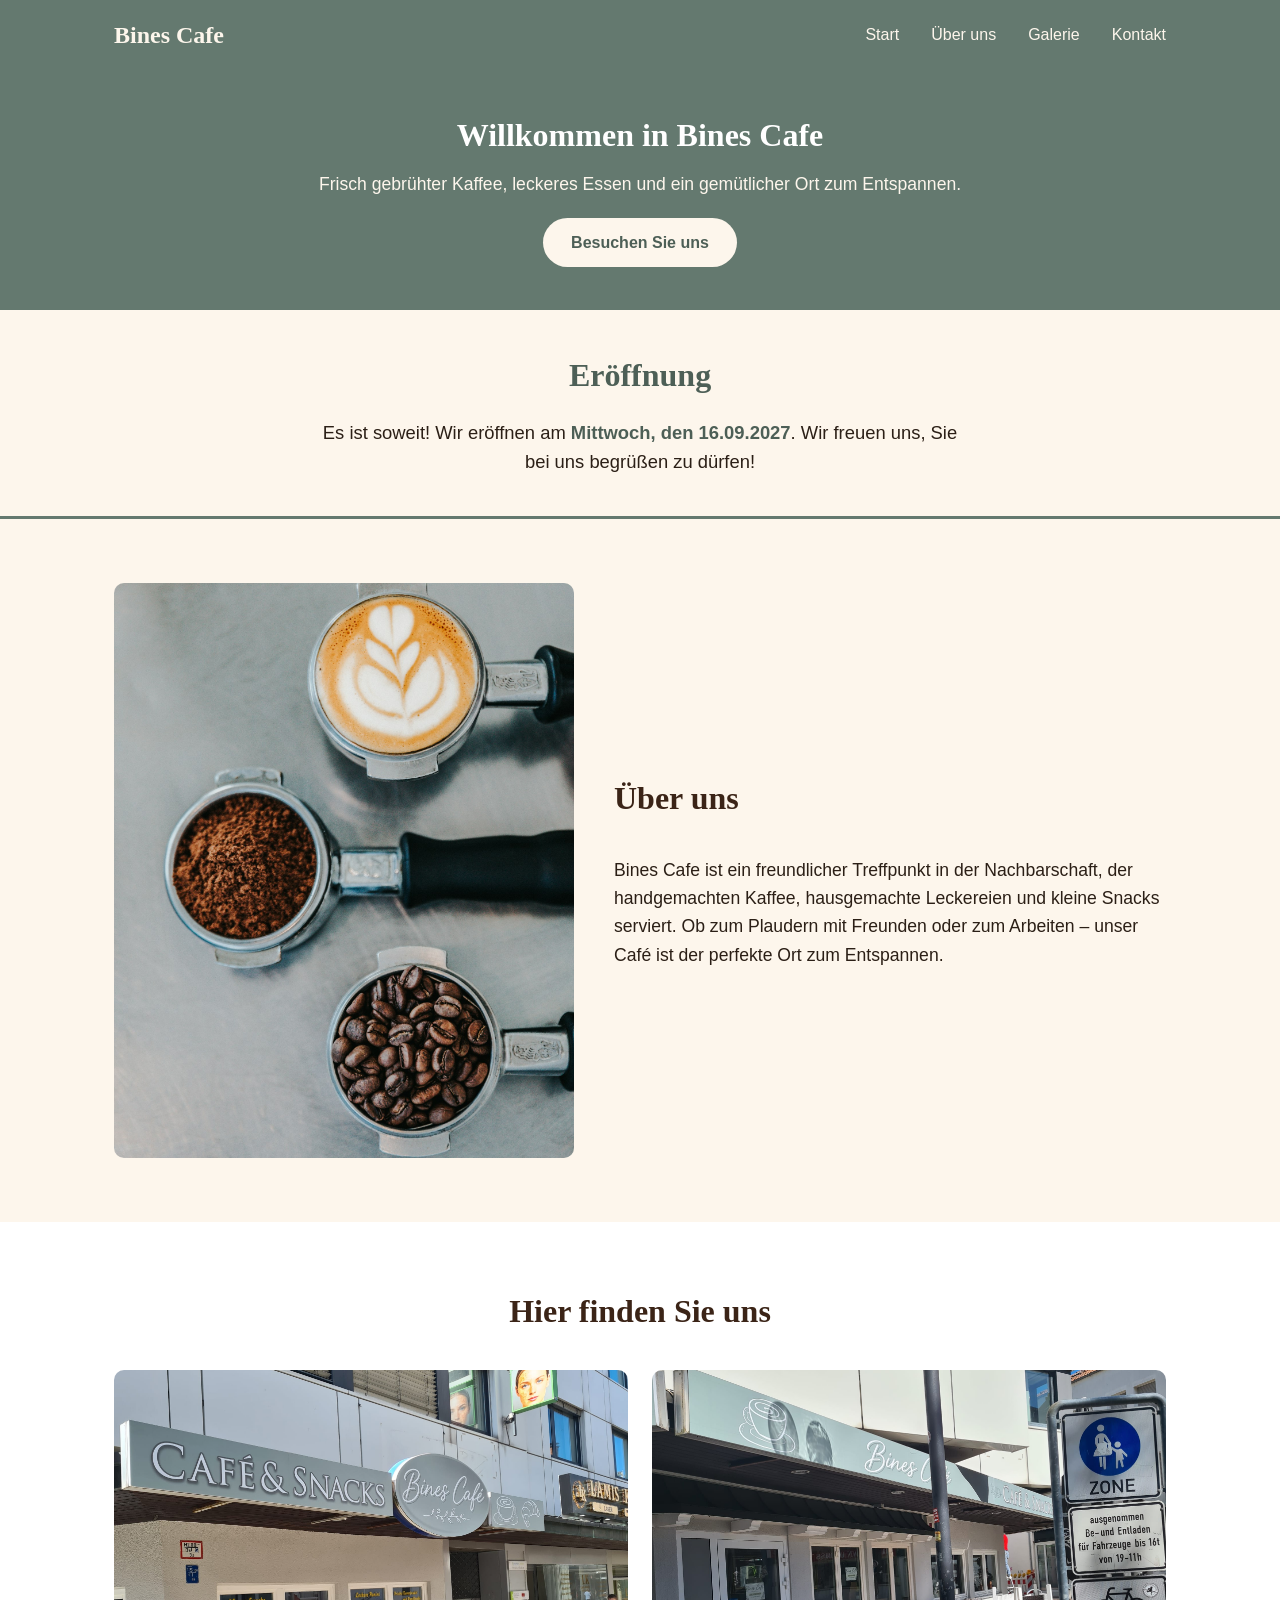
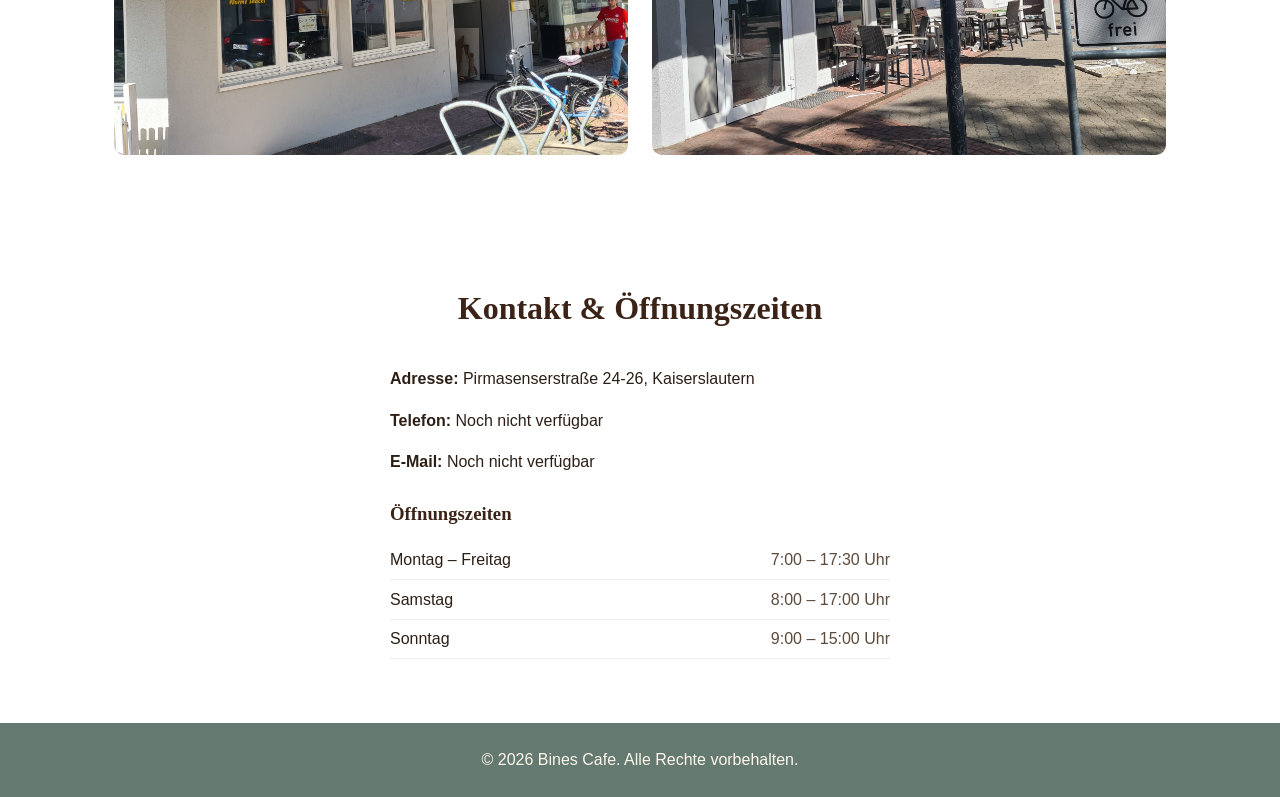
==== index.html @ 9436172e "added pictures and opening date" ====
<!DOCTYPE html>
<html lang="de">
<head>
  <meta charset="UTF-8">
  <meta name="viewport" content="width=device-width, initial-scale=1.0">
  <title>Bines Cafe</title>
  <link rel="stylesheet" href="css/style.css">
</head>
<body>

  <!-- Header / Navigation -->
  <header class="site-header">
    <div class="container nav">
      <a href="#home" class="logo">Bines Cafe</a>
      <nav>
        <ul class="nav-links">
          <li><a href="#home">Start</a></li>
          <li><a href="#about">Über uns</a></li>
          <li><a href="#gallery">Galerie</a></li>
          <li><a href="#contact">Kontakt</a></li>
        </ul>
      </nav>
      <button class="nav-toggle" aria-label="Navigation umschalten">&#9776;</button>
    </div>
  </header>

  <!-- Hero Section -->
  <section id="home" class="hero">
    <div class="container hero-content">
      <h1>Willkommen in Bines Cafe</h1>
      <p>Frisch gebrühter Kaffee, leckeres Essen und ein gemütlicher Ort zum Entspannen.</p>
      <a href="#contact" class="btn">Besuchen Sie uns</a>
    </div>
  </section>

  <!-- Opening Announcement Section -->
  <section id="opening" class="opening">
    <div class="container">
      <h2>Eröffnung</h2>
      <p>
        Es ist soweit! Wir eröffnen am <strong>Mittwoch, den 16.09.2027</strong>.
        Wir freuen uns, Sie bei uns begrüßen zu dürfen!
      </p>
    </div>
  </section>

  <!-- About Section -->
  <section id="about" class="about">
    <div class="container about-grid">
      <img src="images/hero.jpg" alt="In Bines Cafe" class="about-image">
      <div class="about-text">
        <h2>Über uns</h2>
        <p>
          Bines Cafe ist ein freundlicher Treffpunkt in der Nachbarschaft, der
          handgemachten Kaffee, hausgemachte Leckereien und kleine Snacks serviert.
          Ob zum Plaudern mit Freunden oder zum Arbeiten – unser Café ist der perfekte
          Ort zum Entspannen.
        </p>
      </div>
    </div>
  </section>

  <!-- Gallery Section -->
  <section id="gallery" class="gallery">
    <div class="container">
      <h2>Hier finden Sie uns</h2>
      <div class="gallery-grid">
        <img src="images/cafe_pic1.jpeg" alt="Eingang von Bines Café mit Schriftzug „Café &amp; Snacks“" class="gallery-img">
        <img src="images/cafe_pic2.jpeg" alt="Außenbereich von Bines Café mit Sitzplätzen" class="gallery-img">
      </div>
    </div>
  </section>

  <!-- Contact & Opening Hours Section -->
  <section id="contact" class="contact">
    <div class="container">
      <h2>Kontakt &amp; Öffnungszeiten</h2>
      <div class="contact-info">
        <p><strong>Adresse:</strong> Pirmasenserstraße 24-26, Kaiserslautern</p>
        <p><strong>Telefon:</strong> Noch nicht verfügbar</p>
        <p><strong>E-Mail:</strong> Noch nicht verfügbar</p>

        <h3>Öffnungszeiten</h3>
        <ul class="hours-list">
          <li><span>Montag – Freitag</span><span>7:00 – 17:30 Uhr</span></li>
          <li><span>Samstag</span><span>8:00 – 17:00 Uhr</span></li>
          <li><span>Sonntag</span><span>9:00 – 15:00 Uhr</span></li>
        </ul>
      </div>
    </div>
  </section>

  <!-- Footer -->
  <footer class="site-footer">
    <div class="container">
      <p>&copy; <span id="year"></span> Bines Cafe. Alle Rechte vorbehalten.</p>
    </div>
  </footer>

  <script src="js/script.js"></script>
</body>
</html>
---- css/style.css ----
/* ---------- Base ---------- */
:root {
  --coffee-dark: #3b2417;
  --coffee: #6f4e37;
  --cream: #fdf6ec;
  --accent: #c98a4b;
  --text: #2b1f16;
  --sage: #64796f;
  --sage-dark: #4d5f56;
  --max-width: 1100px;
}

* {
  margin: 0;
  padding: 0;
  box-sizing: border-box;
}

body {
  font-family: 'Segoe UI', Tahoma, Geneva, Verdana, sans-serif;
  color: var(--text);
  background: var(--cream);
  line-height: 1.6;
}

h1, h2, h3 {
  font-family: Georgia, 'Times New Roman', serif;
  color: var(--coffee-dark);
}

a {
  text-decoration: none;
  color: inherit;
}

ul {
  list-style: none;
}

.container {
  max-width: var(--max-width);
  margin: 0 auto;
  padding: 0 1.5rem;
}

.btn {
  display: inline-block;
  background: var(--cream);
  color: var(--sage-dark);
  padding: 0.75rem 1.75rem;
  border: none;
  border-radius: 30px;
  font-weight: bold;
  cursor: pointer;
  transition: background 0.3s ease, color 0.3s ease, transform 0.2s ease;
}

.btn:hover {
  background: var(--sage-dark);
  color: var(--cream);
  transform: translateY(-2px);
}

section h2 {
  text-align: center;
  font-size: 2rem;
  margin-bottom: 2rem;
}

/* ---------- Header ---------- */
.site-header {
  background: var(--sage);
  position: sticky;
  top: 0;
  z-index: 100;
}

.nav {
  display: flex;
  align-items: center;
  justify-content: space-between;
  padding: 1rem 1.5rem;
}

.logo {
  font-family: Georgia, serif;
  font-size: 1.5rem;
  color: var(--cream);
  font-weight: bold;
}

.nav-links {
  display: flex;
  gap: 2rem;
}

.nav-links a {
  color: var(--cream);
  font-weight: 500;
  transition: color 0.2s ease;
}

.nav-links a:hover {
  color: var(--accent);
}

.nav-toggle {
  display: none;
  background: none;
  border: none;
  font-size: 1.75rem;
  color: var(--cream);
  cursor: pointer;
}

/* ---------- Hero ---------- */
.hero {
  background: var(--sage);
  color: #fff;
  text-align: center;
  padding: 2.5rem 1.5rem;
}

.hero-content h1 {
  color: #fff;
  font-size: 2rem;
  margin-bottom: 0.5rem;
}

.hero-content p {
  font-size: 1.1rem;
  margin-bottom: 1.25rem;
  color: var(--cream);
}

/* ---------- Opening Announcement ---------- */
.opening {
  background: var(--cream);
  border-top: 3px solid var(--sage);
  border-bottom: 3px solid var(--sage);
  padding: 2.5rem 1.5rem;
  text-align: center;
}

.opening h2 {
  color: var(--sage-dark);
  margin-bottom: 1rem;
}

.opening p {
  font-size: 1.15rem;
  max-width: 650px;
  margin: 0 auto;
}

.opening strong {
  color: var(--sage-dark);
}

/* ---------- About ---------- */
.about {
  padding: 4rem 1.5rem;
}

.about-grid {
  display: grid;
  grid-template-columns: 1fr 1.2fr;
  gap: 2.5rem;
  align-items: center;
}

.about-image {
  width: 100%;
  aspect-ratio: 4 / 5;
  object-fit: cover;
  border-radius: 10px;
}

.about-text h2 {
  text-align: left;
}

.about-text p {
  font-size: 1.1rem;
}

/* ---------- Gallery ---------- */
.gallery {
  background: #fff;
  padding: 4rem 1.5rem;
}

.gallery-grid {
  display: grid;
  grid-template-columns: repeat(auto-fit, minmax(280px, 1fr));
  gap: 1.5rem;
  max-width: var(--max-width);
  margin: 0 auto;
}

.gallery-img {
  width: 100%;
  aspect-ratio: 4 / 3;
  object-fit: cover;
  border-radius: 10px;
}

/* ---------- Contact ---------- */
.contact {
  background: #fff;
  padding: 4rem 0;
}

.contact-info {
  max-width: 500px;
  margin: 0 auto;
}

.contact-info p {
  margin-bottom: 1rem;
}

.contact-info h3 {
  margin: 1.5rem 0 0.75rem;
}

.hours-list li {
  display: flex;
  justify-content: space-between;
  gap: 1rem;
  padding: 0.4rem 0;
  border-bottom: 1px solid #eee;
}

.hours-list li span:first-child {
  font-weight: 500;
}

.hours-list li span:last-child {
  color: #5c4a3a;
}

/* ---------- Footer ---------- */
.site-footer {
  background: var(--sage);
  color: var(--cream);
  text-align: center;
  padding: 1.5rem;
}

/* ---------- Responsive ---------- */
@media (max-width: 768px) {
  .nav-links {
    position: absolute;
    top: 100%;
    left: 0;
    right: 0;
    background: var(--sage-dark);
    flex-direction: column;
    align-items: center;
    padding: 1rem 0;
    display: none;
  }

  .nav-links.open {
    display: flex;
  }

  .nav-toggle {
    display: block;
  }

  .hero-content h1 {
    font-size: 1.6rem;
  }

  .about-grid {
    grid-template-columns: 1fr;
  }

  .about-text h2 {
    text-align: center;
  }

  .about-image {
    aspect-ratio: 16 / 9;
  }
}
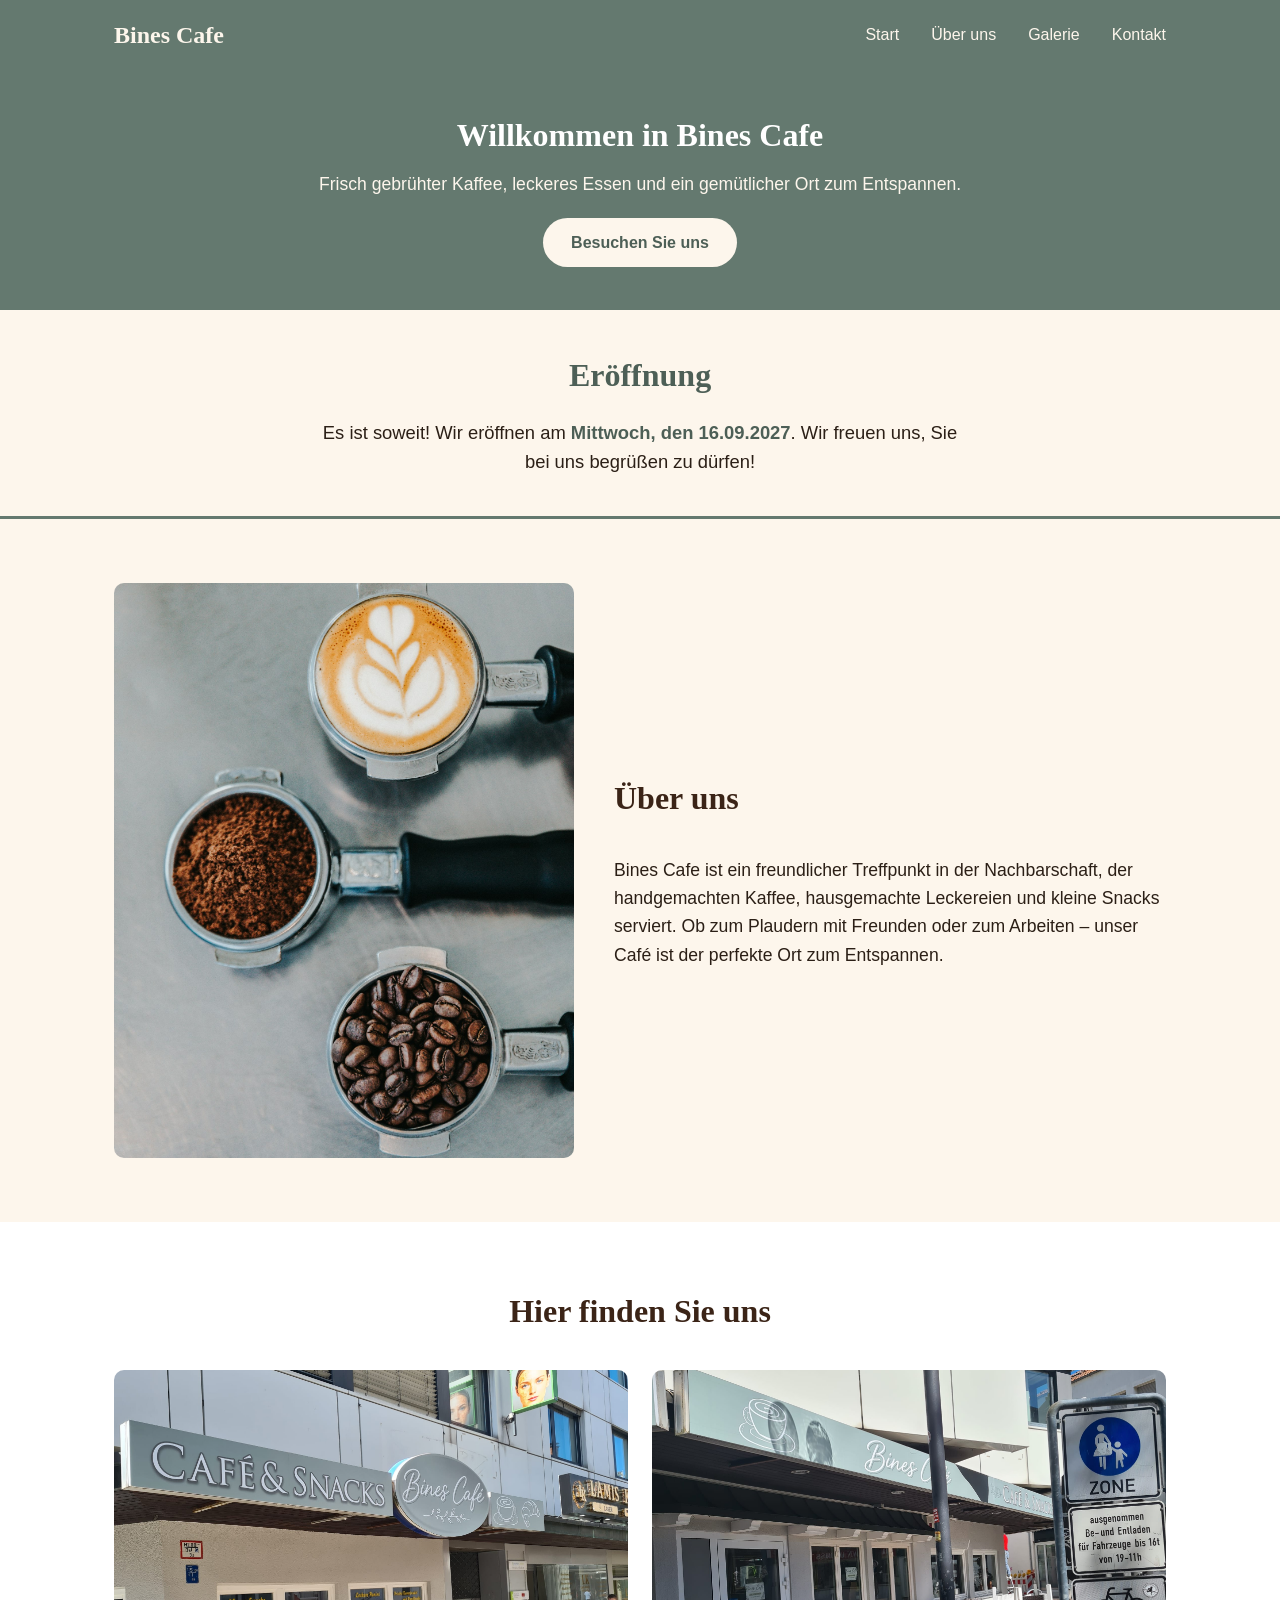
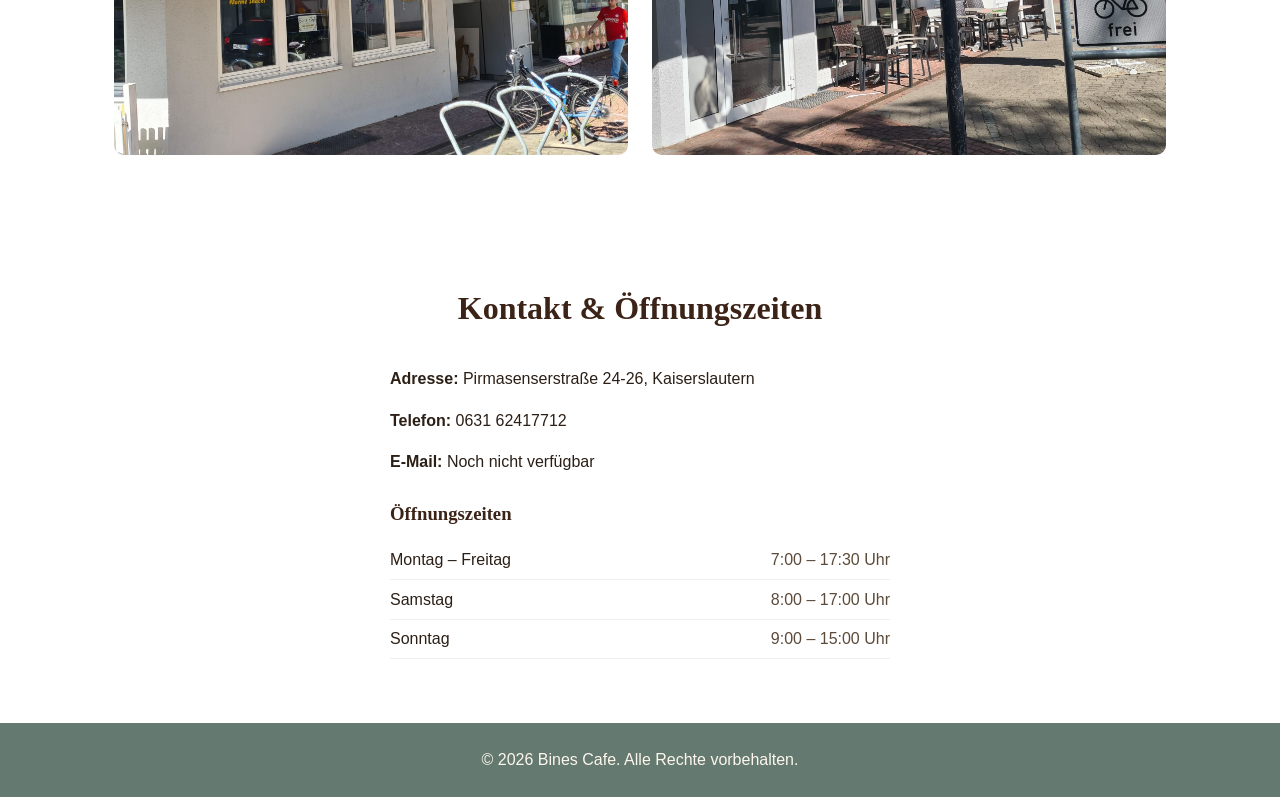
==== commit 6fa79cdf: "added phone number" ====
--- a/index.html
+++ b/index.html
@@ -77,7 +77,7 @@
       <h2>Kontakt &amp; Öffnungszeiten</h2>
       <div class="contact-info">
         <p><strong>Adresse:</strong> Pirmasenserstraße 24-26, Kaiserslautern</p>
-        <p><strong>Telefon:</strong> Noch nicht verfügbar</p>
+        <p><strong>Telefon:</strong> 0631 62417712</p>
         <p><strong>E-Mail:</strong> Noch nicht verfügbar</p>
 
         <h3>Öffnungszeiten</h3>
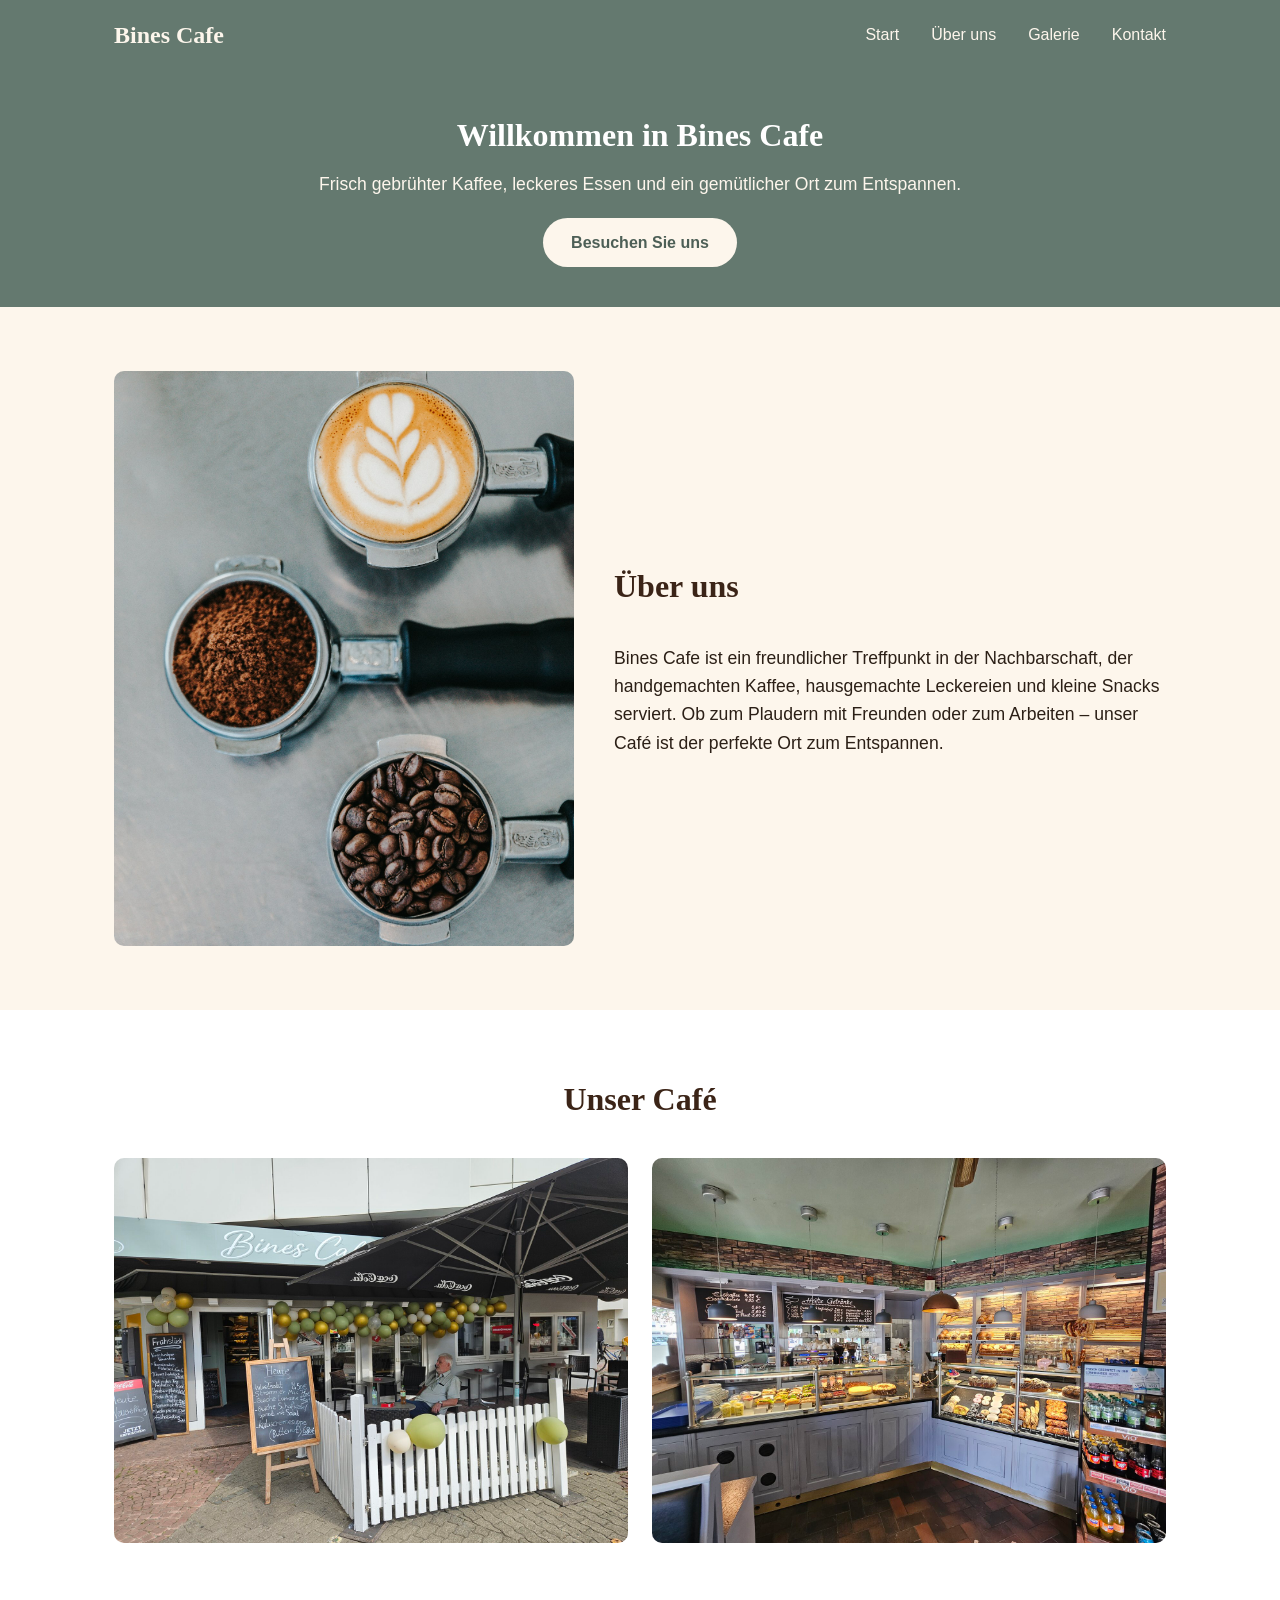
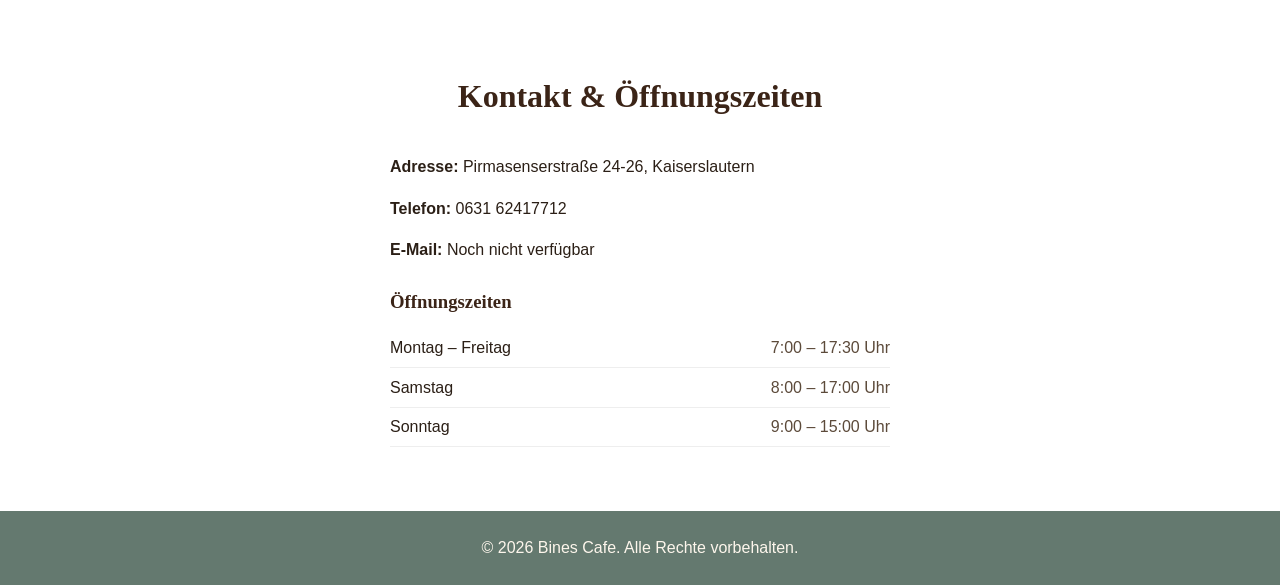
==== commit 9caf5c7f: "Removed Eröffnung and changed pictures" ====
--- a/index.html
+++ b/index.html
@@ -33,17 +33,6 @@
     </div>
   </section>
 
-  <!-- Opening Announcement Section -->
-  <section id="opening" class="opening">
-    <div class="container">
-      <h2>Eröffnung</h2>
-      <p>
-        Es ist soweit! Wir eröffnen am <strong>Mittwoch, den 16.09.2027</strong>.
-        Wir freuen uns, Sie bei uns begrüßen zu dürfen!
-      </p>
-    </div>
-  </section>
-
   <!-- About Section -->
   <section id="about" class="about">
     <div class="container about-grid">
@@ -63,10 +52,10 @@
   <!-- Gallery Section -->
   <section id="gallery" class="gallery">
     <div class="container">
-      <h2>Hier finden Sie uns</h2>
+      <h2>Unser Café</h2>
       <div class="gallery-grid">
-        <img src="images/cafe_pic1.jpeg" alt="Eingang von Bines Café mit Schriftzug „Café &amp; Snacks“" class="gallery-img">
-        <img src="images/cafe_pic2.jpeg" alt="Außenbereich von Bines Café mit Sitzplätzen" class="gallery-img">
+        <img src="images/outdoor1.jpg" alt="Außenbereich von Bines Café mit Sitzplätzen und Eröffnungsdekoration" class="gallery-img">
+        <img src="images/inside1.jpg" alt="Theke von Bines Café mit Gebäck- und Getränkeauswahl" class="gallery-img">
       </div>
     </div>
   </section>
--- a/css/style.css
+++ b/css/style.css
@@ -133,30 +133,6 @@
   color: var(--cream);
 }
 
-/* ---------- Opening Announcement ---------- */
-.opening {
-  background: var(--cream);
-  border-top: 3px solid var(--sage);
-  border-bottom: 3px solid var(--sage);
-  padding: 2.5rem 1.5rem;
-  text-align: center;
-}
-
-.opening h2 {
-  color: var(--sage-dark);
-  margin-bottom: 1rem;
-}
-
-.opening p {
-  font-size: 1.15rem;
-  max-width: 650px;
-  margin: 0 auto;
-}
-
-.opening strong {
-  color: var(--sage-dark);
-}
-
 /* ---------- About ---------- */
 .about {
   padding: 4rem 1.5rem;
@@ -192,7 +168,7 @@
 
 .gallery-grid {
   display: grid;
-  grid-template-columns: repeat(auto-fit, minmax(280px, 1fr));
+  grid-template-columns: 1fr 1fr;
   gap: 1.5rem;
   max-width: var(--max-width);
   margin: 0 auto;
@@ -285,4 +261,8 @@
   .about-image {
     aspect-ratio: 16 / 9;
   }
-}
+
+  .gallery-grid {
+    grid-template-columns: 1fr;
+  }
+}
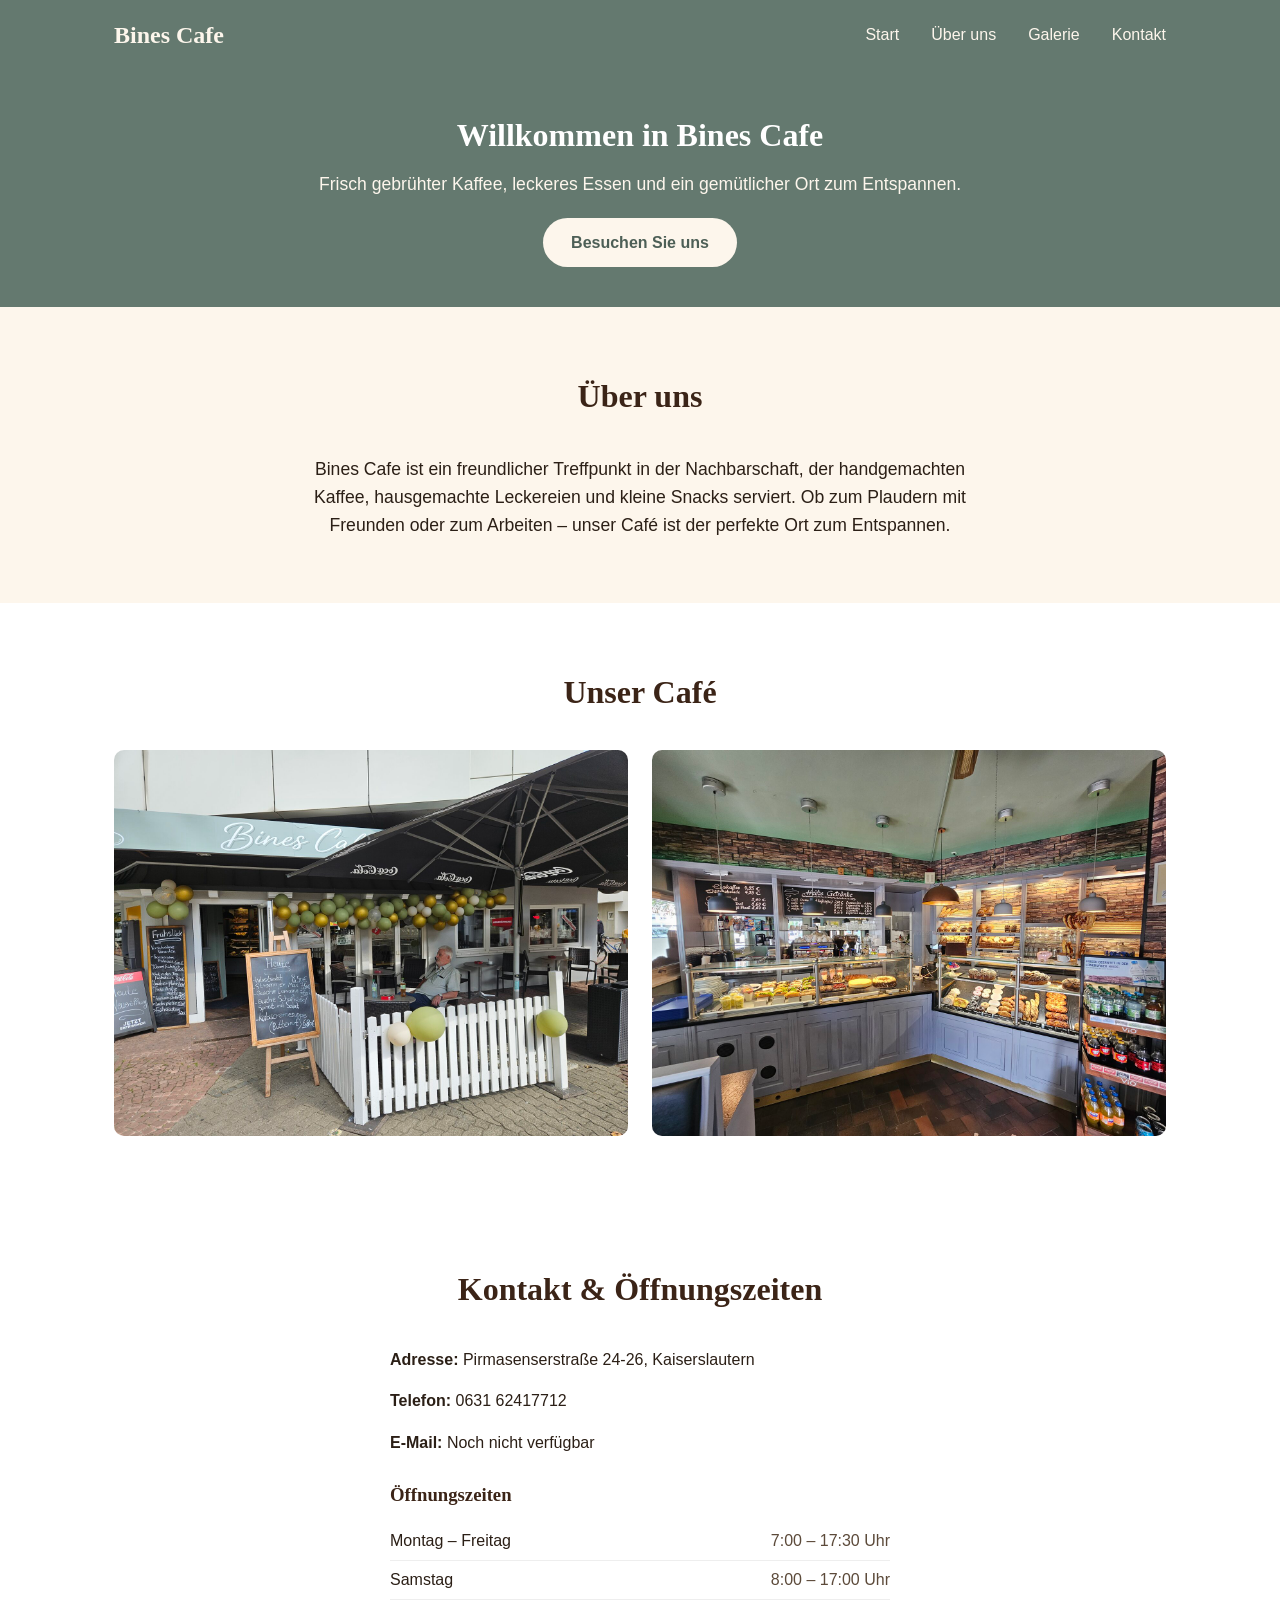
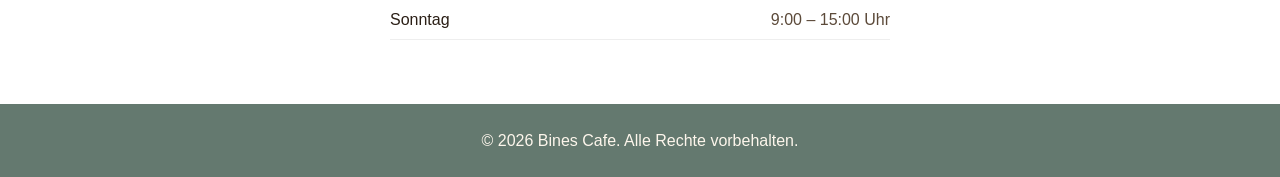
==== commit cc9e18bd: "removed picture" ====
--- a/index.html
+++ b/index.html
@@ -35,17 +35,14 @@
 
   <!-- About Section -->
   <section id="about" class="about">
-    <div class="container about-grid">
-      <img src="images/hero.jpg" alt="In Bines Cafe" class="about-image">
-      <div class="about-text">
-        <h2>Über uns</h2>
-        <p>
-          Bines Cafe ist ein freundlicher Treffpunkt in der Nachbarschaft, der
-          handgemachten Kaffee, hausgemachte Leckereien und kleine Snacks serviert.
-          Ob zum Plaudern mit Freunden oder zum Arbeiten – unser Café ist der perfekte
-          Ort zum Entspannen.
-        </p>
-      </div>
+    <div class="container about-text">
+      <h2>Über uns</h2>
+      <p>
+        Bines Cafe ist ein freundlicher Treffpunkt in der Nachbarschaft, der
+        handgemachten Kaffee, hausgemachte Leckereien und kleine Snacks serviert.
+        Ob zum Plaudern mit Freunden oder zum Arbeiten – unser Café ist der perfekte
+        Ort zum Entspannen.
+      </p>
     </div>
   </section>
 
--- a/css/style.css
+++ b/css/style.css
@@ -138,22 +138,10 @@
   padding: 4rem 1.5rem;
 }
 
-.about-grid {
-  display: grid;
-  grid-template-columns: 1fr 1.2fr;
-  gap: 2.5rem;
-  align-items: center;
-}
-
-.about-image {
-  width: 100%;
-  aspect-ratio: 4 / 5;
-  object-fit: cover;
-  border-radius: 10px;
-}
-
-.about-text h2 {
-  text-align: left;
+.about-text {
+  max-width: 700px;
+  margin: 0 auto;
+  text-align: center;
 }
 
 .about-text p {
@@ -250,18 +238,6 @@
     font-size: 1.6rem;
   }
 
-  .about-grid {
-    grid-template-columns: 1fr;
-  }
-
-  .about-text h2 {
-    text-align: center;
-  }
-
-  .about-image {
-    aspect-ratio: 16 / 9;
-  }
-
   .gallery-grid {
     grid-template-columns: 1fr;
   }
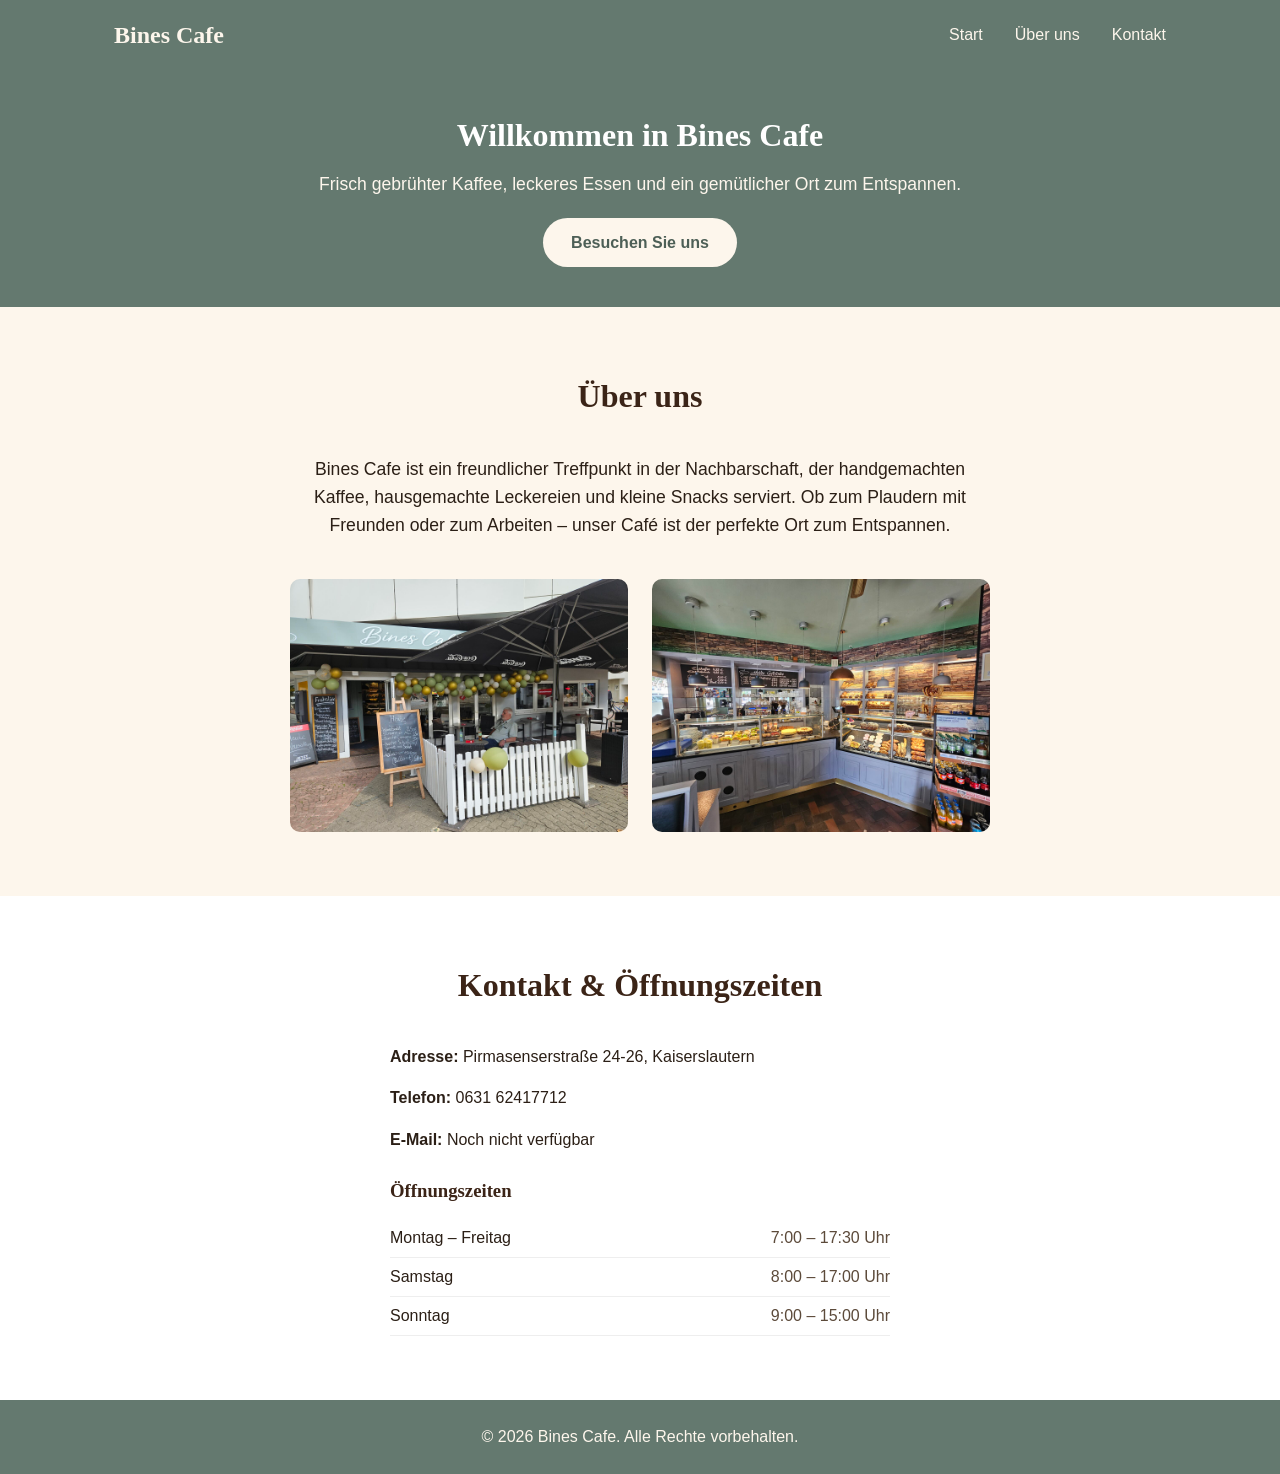
==== commit 2cb7f40f: "reorganized image layout" ====
--- a/index.html
+++ b/index.html
@@ -16,7 +16,6 @@
         <ul class="nav-links">
           <li><a href="#home">Start</a></li>
           <li><a href="#about">Über uns</a></li>
-          <li><a href="#gallery">Galerie</a></li>
           <li><a href="#contact">Kontakt</a></li>
         </ul>
       </nav>
@@ -35,24 +34,19 @@
 
   <!-- About Section -->
   <section id="about" class="about">
-    <div class="container about-text">
-      <h2>Über uns</h2>
-      <p>
-        Bines Cafe ist ein freundlicher Treffpunkt in der Nachbarschaft, der
-        handgemachten Kaffee, hausgemachte Leckereien und kleine Snacks serviert.
-        Ob zum Plaudern mit Freunden oder zum Arbeiten – unser Café ist der perfekte
-        Ort zum Entspannen.
-      </p>
-    </div>
-  </section>
-
-  <!-- Gallery Section -->
-  <section id="gallery" class="gallery">
     <div class="container">
-      <h2>Unser Café</h2>
-      <div class="gallery-grid">
-        <img src="images/outdoor1.jpg" alt="Außenbereich von Bines Café mit Sitzplätzen und Eröffnungsdekoration" class="gallery-img">
-        <img src="images/inside1.jpg" alt="Theke von Bines Café mit Gebäck- und Getränkeauswahl" class="gallery-img">
+      <div class="about-text">
+        <h2>Über uns</h2>
+        <p>
+          Bines Cafe ist ein freundlicher Treffpunkt in der Nachbarschaft, der
+          handgemachten Kaffee, hausgemachte Leckereien und kleine Snacks serviert.
+          Ob zum Plaudern mit Freunden oder zum Arbeiten – unser Café ist der perfekte
+          Ort zum Entspannen.
+        </p>
+      </div>
+      <div class="about-images">
+        <img src="images/outdoor1.jpg" alt="Außenbereich von Bines Café mit Sitzplätzen und Eröffnungsdekoration" class="about-image">
+        <img src="images/inside1.jpg" alt="Theke von Bines Café mit Gebäck- und Getränkeauswahl" class="about-image">
       </div>
     </div>
   </section>
--- a/css/style.css
+++ b/css/style.css
@@ -140,7 +140,7 @@
 
 .about-text {
   max-width: 700px;
-  margin: 0 auto;
+  margin: 0 auto 2.5rem;
   text-align: center;
 }
 
@@ -148,21 +148,15 @@
   font-size: 1.1rem;
 }
 
-/* ---------- Gallery ---------- */
-.gallery {
-  background: #fff;
-  padding: 4rem 1.5rem;
-}
-
-.gallery-grid {
+.about-images {
   display: grid;
   grid-template-columns: 1fr 1fr;
   gap: 1.5rem;
-  max-width: var(--max-width);
+  max-width: 700px;
   margin: 0 auto;
 }
 
-.gallery-img {
+.about-image {
   width: 100%;
   aspect-ratio: 4 / 3;
   object-fit: cover;
@@ -238,7 +232,7 @@
     font-size: 1.6rem;
   }
 
-  .gallery-grid {
+  .about-images {
     grid-template-columns: 1fr;
   }
 }
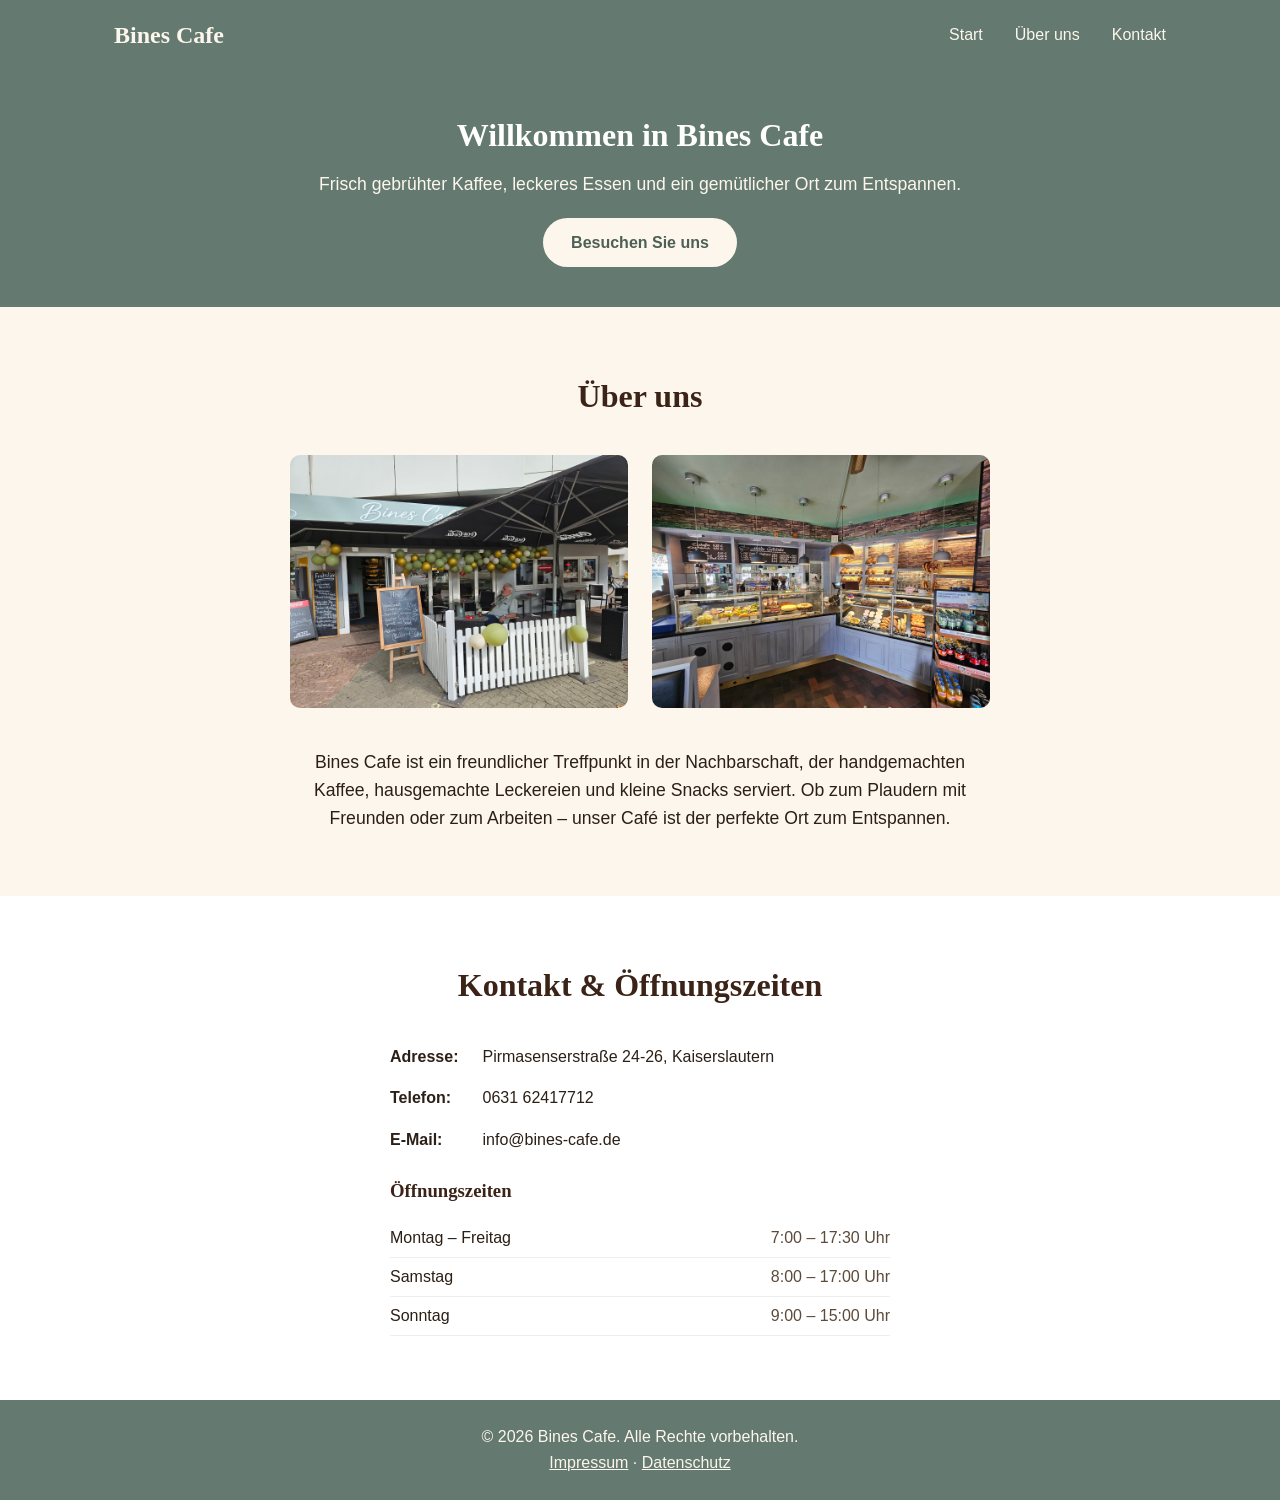
==== commit c5c6aa77: "added Impressum and Datenschutz page" ====
--- a/index.html
+++ b/index.html
@@ -35,18 +35,18 @@
   <!-- About Section -->
   <section id="about" class="about">
     <div class="container">
+      <h2>Über uns</h2>
+      <div class="about-images">
+        <img src="images/outdoor1.jpg" alt="Außenbereich von Bines Café mit Sitzplätzen und Eröffnungsdekoration" class="about-image">
+        <img src="images/inside1.jpg" alt="Theke von Bines Café mit Gebäck- und Getränkeauswahl" class="about-image">
+      </div>
       <div class="about-text">
-        <h2>Über uns</h2>
         <p>
           Bines Cafe ist ein freundlicher Treffpunkt in der Nachbarschaft, der
           handgemachten Kaffee, hausgemachte Leckereien und kleine Snacks serviert.
           Ob zum Plaudern mit Freunden oder zum Arbeiten – unser Café ist der perfekte
           Ort zum Entspannen.
         </p>
-      </div>
-      <div class="about-images">
-        <img src="images/outdoor1.jpg" alt="Außenbereich von Bines Café mit Sitzplätzen und Eröffnungsdekoration" class="about-image">
-        <img src="images/inside1.jpg" alt="Theke von Bines Café mit Gebäck- und Getränkeauswahl" class="about-image">
       </div>
     </div>
   </section>
@@ -56,9 +56,14 @@
     <div class="container">
       <h2>Kontakt &amp; Öffnungszeiten</h2>
       <div class="contact-info">
-        <p><strong>Adresse:</strong> Pirmasenserstraße 24-26, Kaiserslautern</p>
-        <p><strong>Telefon:</strong> 0631 62417712</p>
-        <p><strong>E-Mail:</strong> Noch nicht verfügbar</p>
+        <dl class="contact-details">
+          <dt>Adresse:</dt>
+          <dd>Pirmasenserstraße 24-26, Kaiserslautern</dd>
+          <dt>Telefon:</dt>
+          <dd>0631 62417712</dd>
+          <dt>E-Mail:</dt>
+          <dd>info@bines-cafe.de</dd>
+        </dl>
 
         <h3>Öffnungszeiten</h3>
         <ul class="hours-list">
@@ -74,6 +79,7 @@
   <footer class="site-footer">
     <div class="container">
       <p>&copy; <span id="year"></span> Bines Cafe. Alle Rechte vorbehalten.</p>
+      <p><a href="impressum.html">Impressum</a> · <a href="datenschutz.html">Datenschutz</a></p>
     </div>
   </footer>
 
--- a/css/style.css
+++ b/css/style.css
@@ -140,7 +140,7 @@
 
 .about-text {
   max-width: 700px;
-  margin: 0 auto 2.5rem;
+  margin: 0 auto;
   text-align: center;
 }
 
@@ -153,7 +153,7 @@
   grid-template-columns: 1fr 1fr;
   gap: 1.5rem;
   max-width: 700px;
-  margin: 0 auto;
+  margin: 0 auto 2.5rem;
 }
 
 .about-image {
@@ -174,8 +174,15 @@
   margin: 0 auto;
 }
 
-.contact-info p {
-  margin-bottom: 1rem;
+.contact-details {
+  display: grid;
+  grid-template-columns: max-content 1fr;
+  column-gap: 1.5rem;
+  row-gap: 1rem;
+}
+
+.contact-details dt {
+  font-weight: bold;
 }
 
 .contact-info h3 {
@@ -198,12 +205,64 @@
   color: #5c4a3a;
 }
 
+/* ---------- Legal (Impressum) ---------- */
+.legal {
+  padding: 4rem 1.5rem;
+}
+
+.legal-content {
+  max-width: 800px;
+}
+
+.legal-content h1 {
+  margin-bottom: 1.5rem;
+}
+
+.legal-content h2 {
+  font-size: 1.25rem;
+  margin: 1.75rem 0 0.5rem;
+}
+
+.legal-content p,
+.legal-content .legal-list {
+  margin-bottom: 0.75rem;
+}
+
+.legal-content .legal-list {
+  list-style: disc;
+  padding-left: 1.5rem;
+}
+
+.legal-content a:not(.back-link) {
+  color: var(--sage-dark);
+  text-decoration: underline;
+}
+
+.legal-content .back-link {
+  display: inline-block;
+  margin-top: 2rem;
+  color: var(--sage-dark);
+  font-weight: 500;
+}
+
+.legal-content .back-link:hover {
+  text-decoration: underline;
+}
+
 /* ---------- Footer ---------- */
 .site-footer {
   background: var(--sage);
   color: var(--cream);
   text-align: center;
   padding: 1.5rem;
+}
+
+.site-footer a {
+  text-decoration: underline;
+}
+
+.site-footer a:hover {
+  color: #fff;
 }
 
 /* ---------- Responsive ---------- */
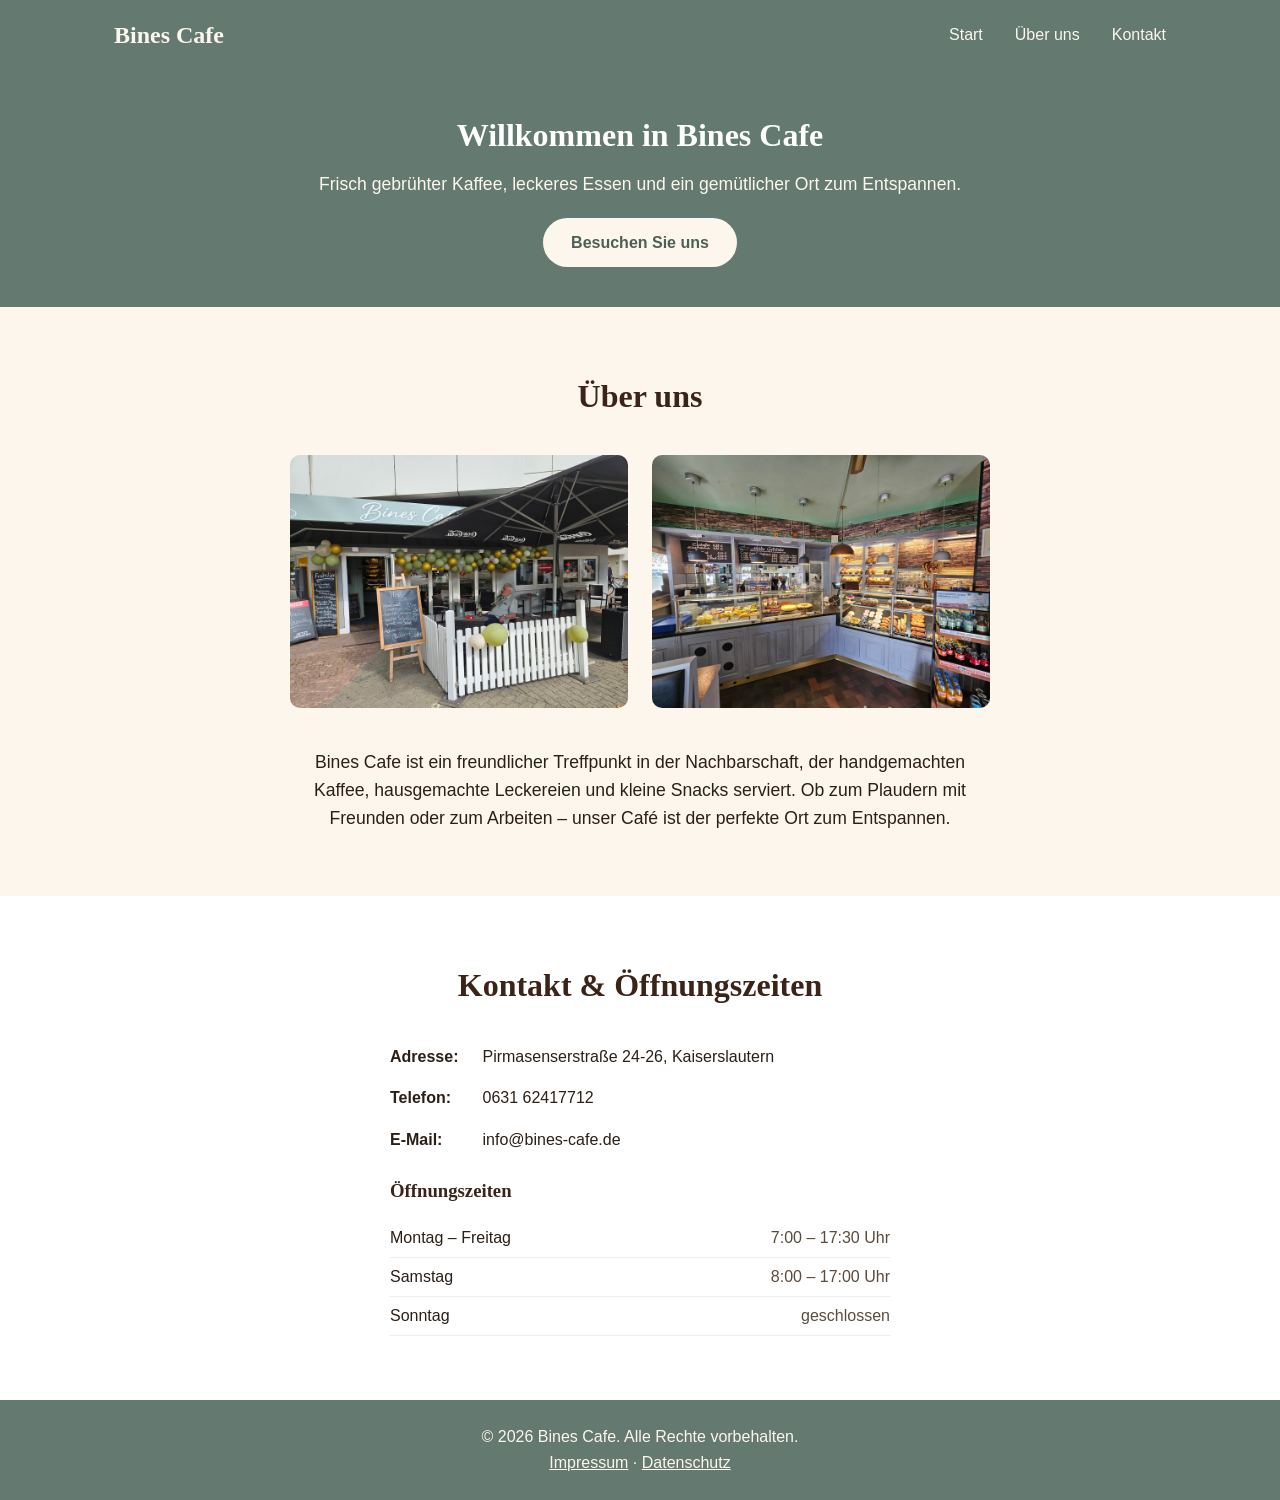
==== commit 63d0ff59: "sonntag geschlossen" ====
--- a/index.html
+++ b/index.html
@@ -69,7 +69,7 @@
         <ul class="hours-list">
           <li><span>Montag – Freitag</span><span>7:00 – 17:30 Uhr</span></li>
           <li><span>Samstag</span><span>8:00 – 17:00 Uhr</span></li>
-          <li><span>Sonntag</span><span>9:00 – 15:00 Uhr</span></li>
+          <li><span>Sonntag</span><span>geschlossen</span></li>
         </ul>
       </div>
     </div>
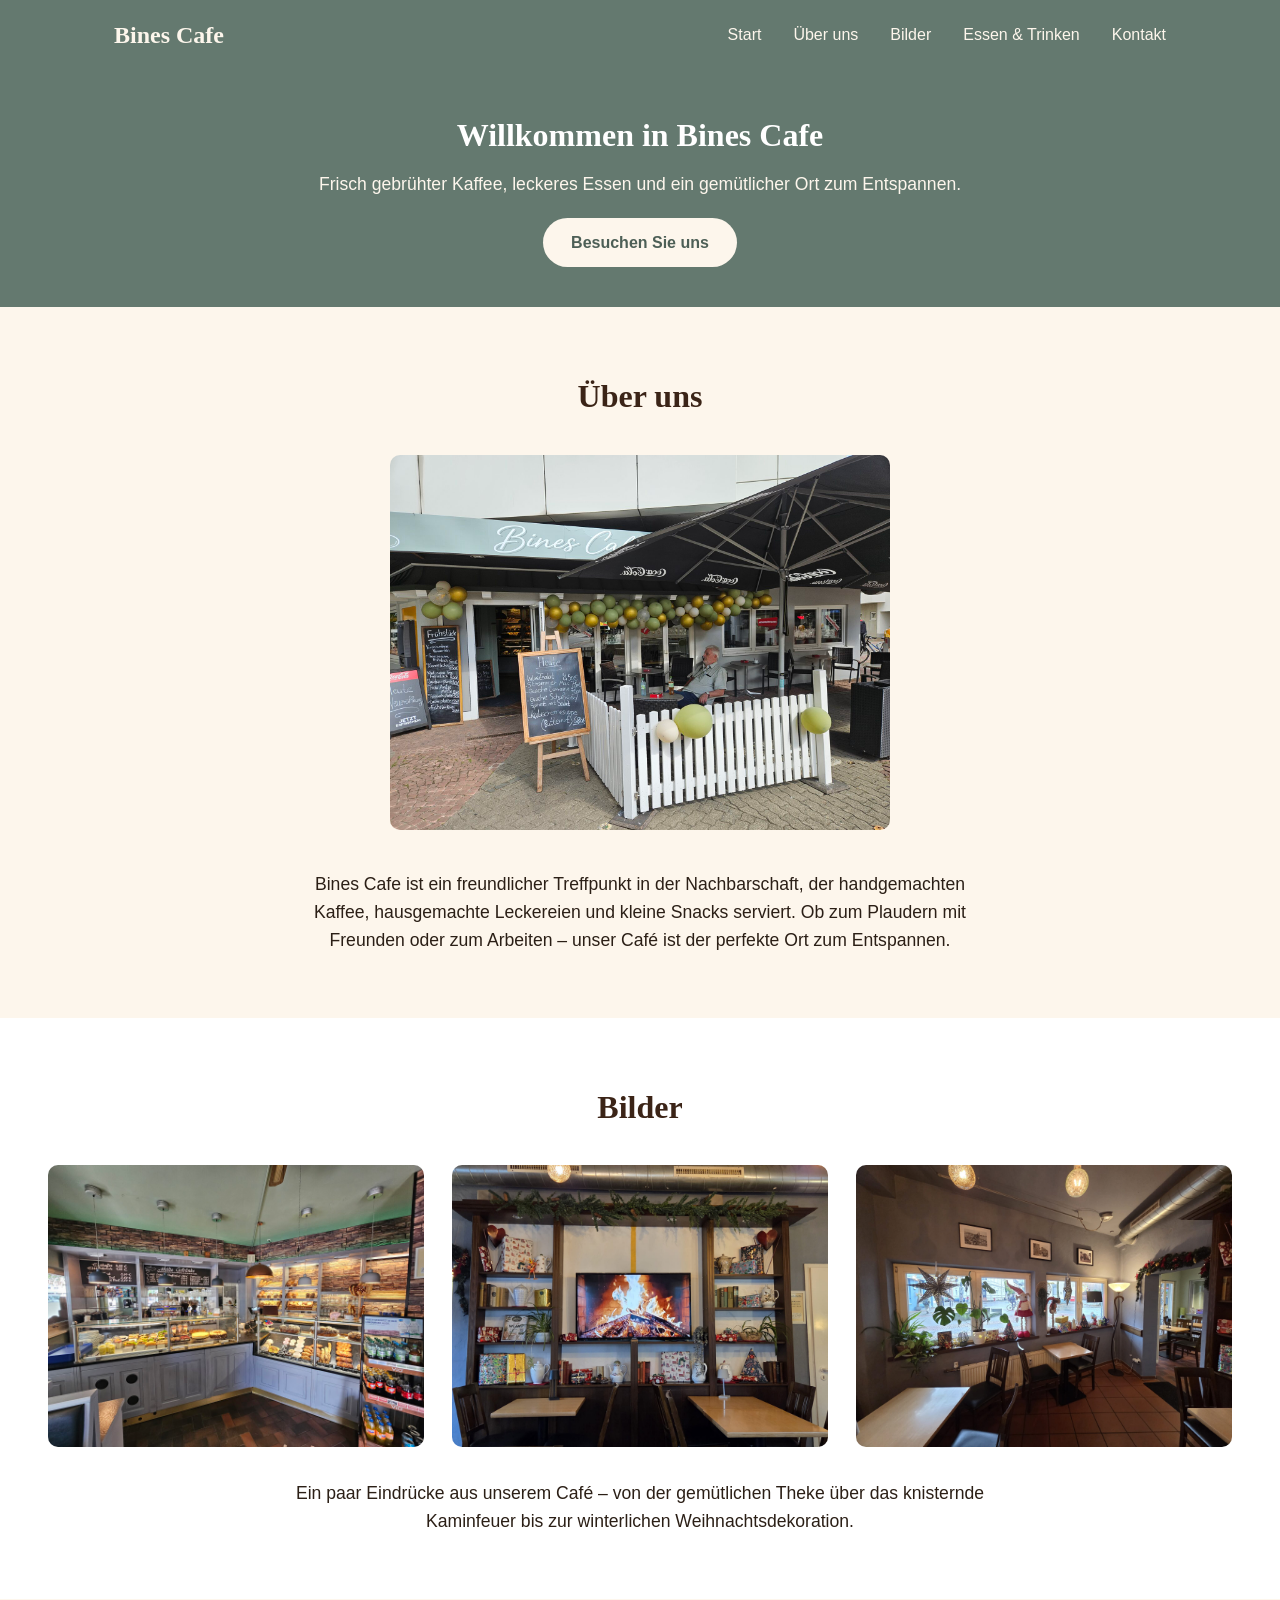
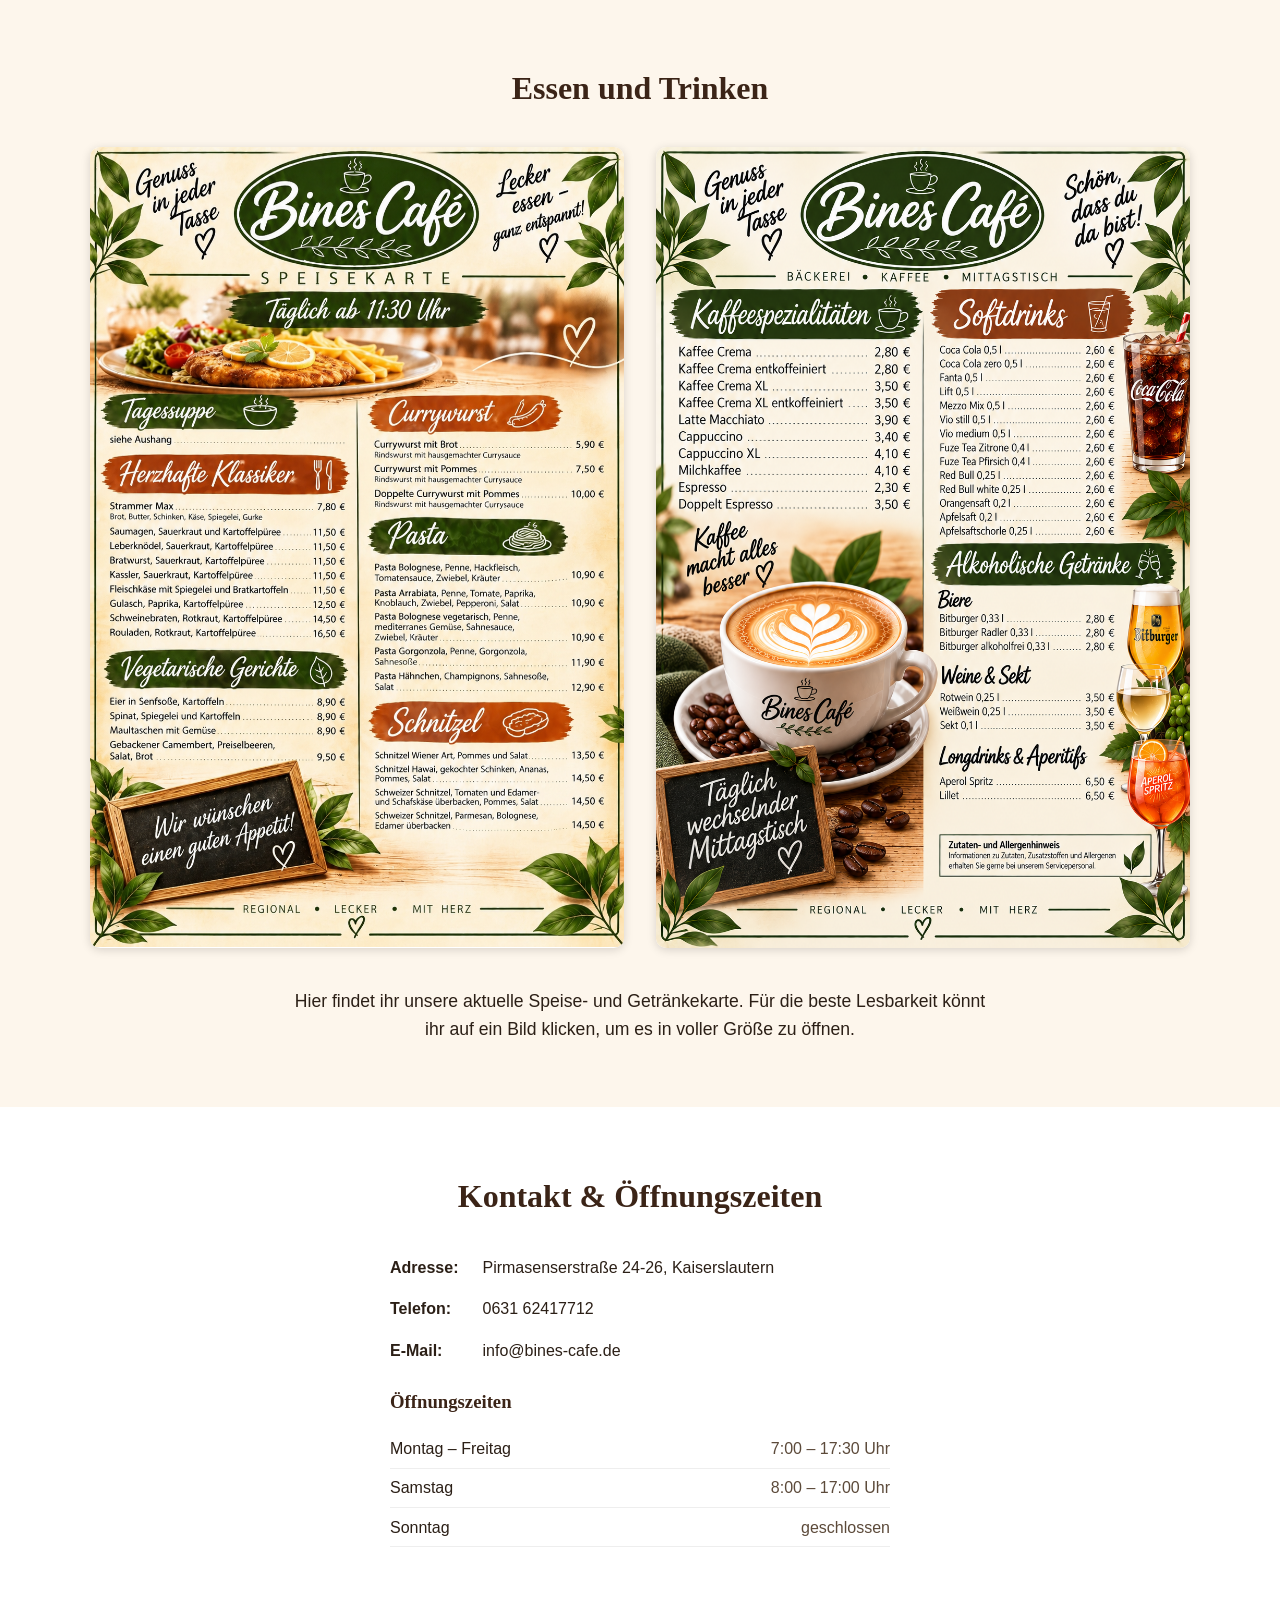
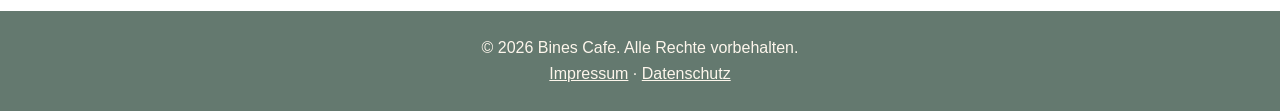
==== commit f2e846d8: "added pictures and menu (2)" ====
--- a/index.html
+++ b/index.html
@@ -16,6 +16,8 @@
         <ul class="nav-links">
           <li><a href="#home">Start</a></li>
           <li><a href="#about">Über uns</a></li>
+          <li><a href="#gallery">Bilder</a></li>
+          <li><a href="#menu">Essen &amp; Trinken</a></li>
           <li><a href="#contact">Kontakt</a></li>
         </ul>
       </nav>
@@ -36,9 +38,8 @@
   <section id="about" class="about">
     <div class="container">
       <h2>Über uns</h2>
-      <div class="about-images">
+      <div class="about-images about-images--single">
         <img src="images/outdoor1.jpg" alt="Außenbereich von Bines Café mit Sitzplätzen und Eröffnungsdekoration" class="about-image">
-        <img src="images/inside1.jpg" alt="Theke von Bines Café mit Gebäck- und Getränkeauswahl" class="about-image">
       </div>
       <div class="about-text">
         <p>
@@ -48,6 +49,41 @@
           Ort zum Entspannen.
         </p>
       </div>
+    </div>
+  </section>
+
+  <!-- Gallery Section -->
+  <section id="gallery" class="gallery">
+    <div class="container container--wide">
+      <h2>Bilder</h2>
+      <div class="gallery-images">
+        <img src="images/inside1.jpg" alt="Theke von Bines Café mit Gebäck- und Getränkeauswahl" class="gallery-image">
+        <img src="images/feuer.jpeg" alt="Gemütlicher Kaminfeuer-Bereich in Bines Café" class="gallery-image">
+        <img src="images/inside_christmas.jpeg" alt="Weihnachtlich dekoriertes Bines Café" class="gallery-image">
+      </div>
+      <p class="section-intro">
+        Ein paar Eindrücke aus unserem Café – von der gemütlichen Theke über das
+        knisternde Kaminfeuer bis zur winterlichen Weihnachtsdekoration.
+      </p>
+    </div>
+  </section>
+
+  <!-- Essen & Trinken (Menu) Section -->
+  <section id="menu" class="menu">
+    <div class="container container--wide">
+      <h2>Essen und Trinken</h2>
+      <div class="menu-images">
+        <a href="images/Menu/Speisekarte.png" target="_blank" rel="noopener" class="menu-image-link">
+          <img src="images/Menu/Speisekarte.png" alt="Speisekarte von Bines Café" class="menu-image">
+        </a>
+        <a href="images/Menu/Getraenkekarte.png" target="_blank" rel="noopener" class="menu-image-link">
+          <img src="images/Menu/Getraenkekarte.png" alt="Getränkekarte von Bines Café" class="menu-image">
+        </a>
+      </div>
+      <p class="section-intro">
+        Hier findet ihr unsere aktuelle Speise- und Getränkekarte. Für die beste
+        Lesbarkeit könnt ihr auf ein Bild klicken, um es in voller Größe zu öffnen.
+      </p>
     </div>
   </section>
 
--- a/css/style.css
+++ b/css/style.css
@@ -8,6 +8,7 @@
   --sage: #64796f;
   --sage-dark: #4d5f56;
   --max-width: 1100px;
+  --max-width-wide: 1300px;
 }
 
 * {
@@ -41,6 +42,17 @@
   max-width: var(--max-width);
   margin: 0 auto;
   padding: 0 1.5rem;
+}
+
+.container--wide {
+  max-width: var(--max-width-wide);
+}
+
+.section-intro {
+  max-width: 700px;
+  margin: 2rem auto 0;
+  text-align: center;
+  font-size: 1.1rem;
 }
 
 .btn {
@@ -161,6 +173,63 @@
   aspect-ratio: 4 / 3;
   object-fit: cover;
   border-radius: 10px;
+}
+
+.about-images--single {
+  grid-template-columns: 1fr;
+  max-width: 500px;
+}
+
+/* ---------- Gallery ---------- */
+.gallery {
+  background: #fff;
+  padding: 4rem 1.5rem;
+}
+
+.gallery-images {
+  display: grid;
+  grid-template-columns: repeat(3, 1fr);
+  gap: 1.75rem;
+  margin: 0 auto;
+}
+
+.gallery-image {
+  width: 100%;
+  aspect-ratio: 4 / 3;
+  object-fit: cover;
+  border-radius: 10px;
+}
+
+/* ---------- Essen & Trinken (Menu) ---------- */
+.menu {
+  padding: 4rem 1.5rem;
+}
+
+.menu-images {
+  display: grid;
+  grid-template-columns: repeat(2, 1fr);
+  gap: 2rem;
+  max-width: 1100px;
+  margin: 0 auto;
+}
+
+.menu-image-link {
+  display: block;
+  cursor: zoom-in;
+  transition: transform 0.2s ease;
+}
+
+.menu-image-link:hover {
+  transform: translateY(-4px);
+}
+
+.menu-image {
+  width: 100%;
+  aspect-ratio: 2 / 3;
+  object-fit: contain;
+  background: #fff;
+  border-radius: 10px;
+  box-shadow: 0 2px 10px rgba(0, 0, 0, 0.15);
 }
 
 /* ---------- Contact ---------- */
@@ -294,4 +363,12 @@
   .about-images {
     grid-template-columns: 1fr;
   }
-}
+
+  .gallery-images {
+    grid-template-columns: 1fr;
+  }
+
+  .menu-images {
+    grid-template-columns: 1fr;
+  }
+}
